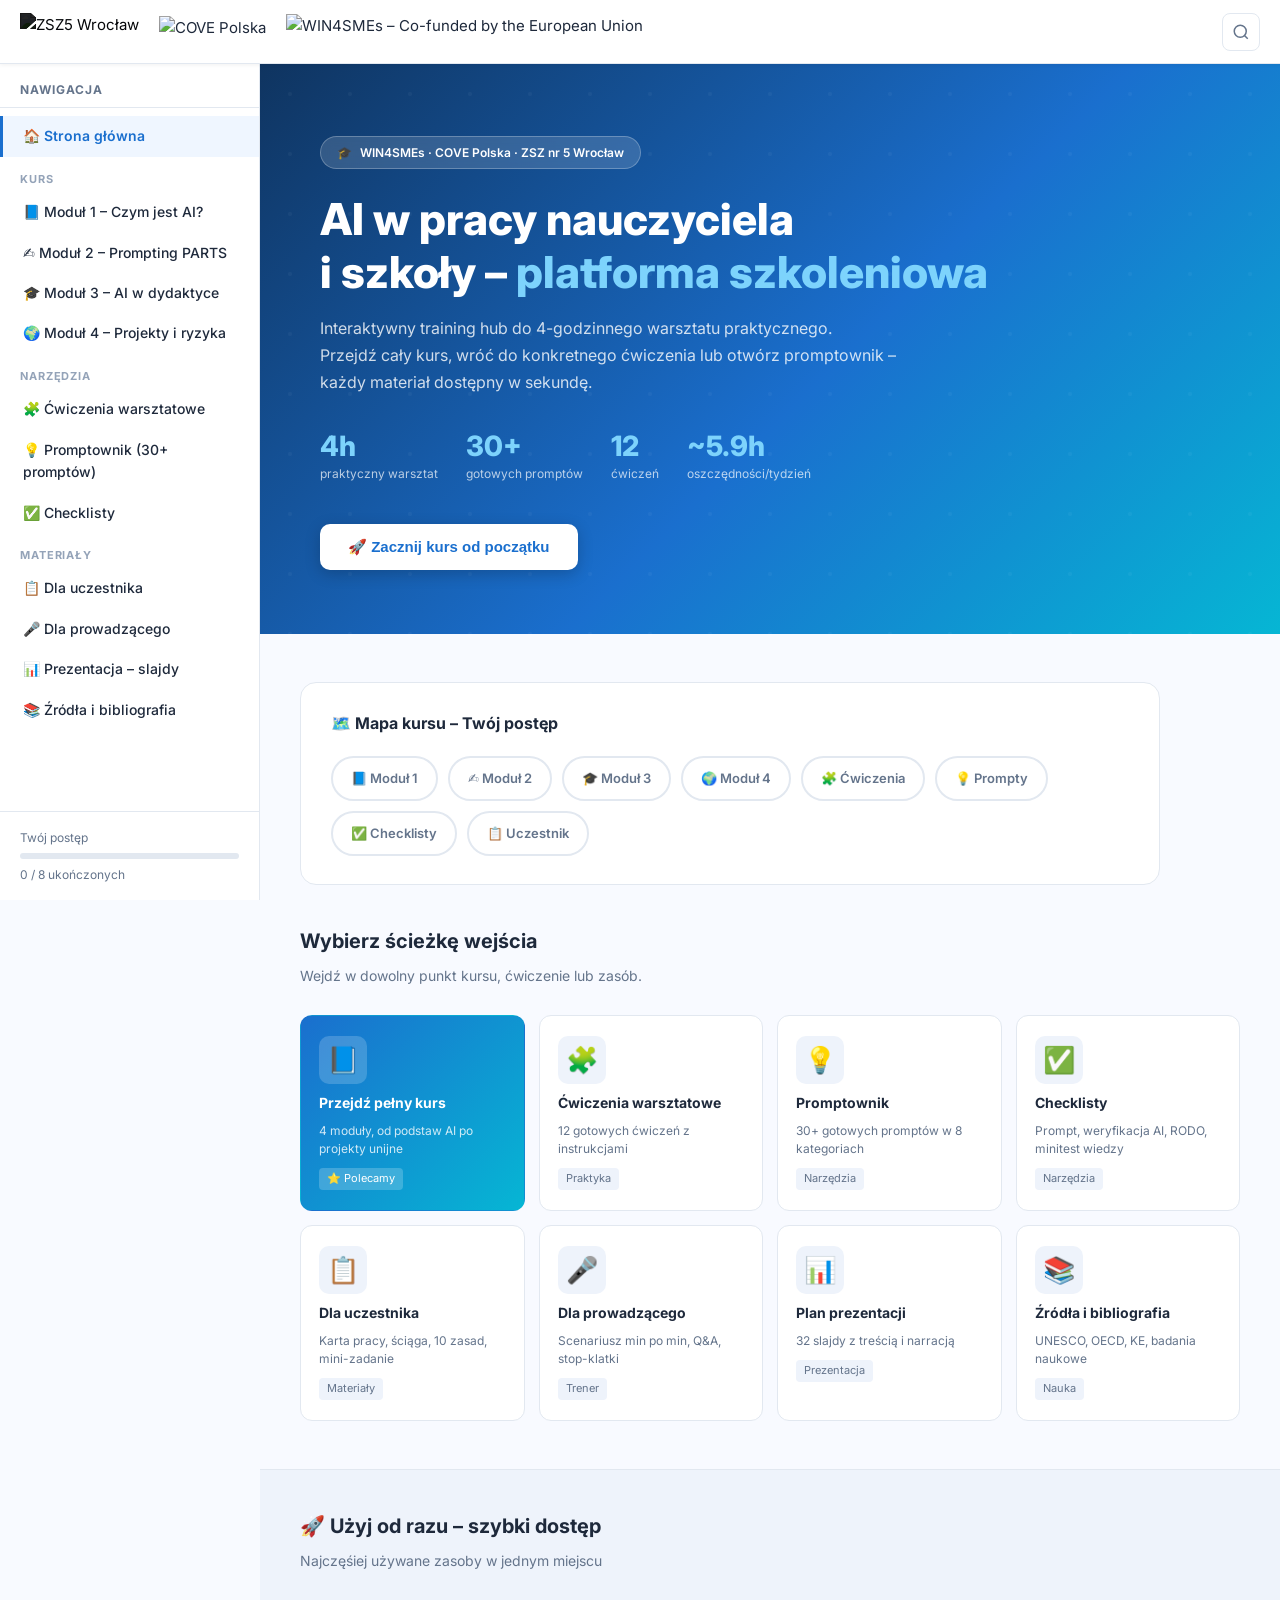
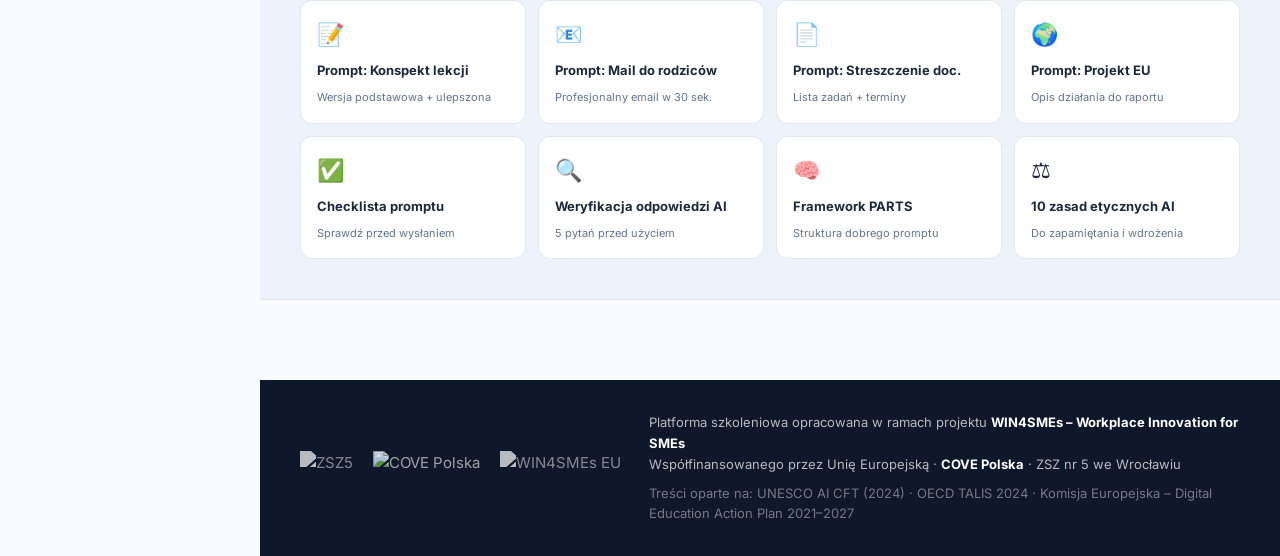
==== platforma-kopia/index.html @ 863d0106 "feat: initialize training platform structure and add comprehensive instructor materials" ====
<!DOCTYPE html>
<html lang="pl">
<head>
<meta charset="UTF-8">
<meta name="viewport" content="width=device-width, initial-scale=1.0">
<title>AI w Szkole – Platforma Szkoleniowa | WP4 COVE / WIN4SMEs</title>
<meta name="description" content="Interaktywna platforma szkoleniowa: AI w pracy nauczyciela i szkoły. Praktyczny warsztat od podstaw do wdrożenia – COVE Polska / WIN4SMEs / ZSZ5 Wrocław">
<link rel="preconnect" href="https://fonts.googleapis.com">
<link rel="preconnect" href="https://fonts.gstatic.com" crossorigin>
<link href="https://fonts.googleapis.com/css2?family=Inter:wght@300;400;500;600;700;800&family=JetBrains+Mono:wght@400;500&display=swap" rel="stylesheet">
<link rel="stylesheet" href="style.css">
</head>
<body>

<!-- ═══════════════════════ TOP BAR ═══════════════════════ -->
<div class="topbar">
  <div class="topbar-inner">
    <div class="topbar-logos">
      <img src="../orzeł logo ZSZ5.png" alt="ZSZ5 Wrocław" class="logo-zsz5">
      <img src="../COVE Polska bez tła.png" alt="COVE Polska" class="logo-cove">
      <img src="../win4smes-logo-eu-logo-2025.png" alt="WIN4SMEs – Co-funded by the European Union" class="logo-win">
    </div>
    <div class="topbar-right">
      <button class="btn-continue" id="btnContinue" onclick="continueLearning()" style="display:none">
        ▶ Kontynuuj
      </button>
      <button class="topbar-search-btn" onclick="toggleSearch()" aria-label="Szukaj">
        <svg width="18" height="18" viewBox="0 0 24 24" fill="none" stroke="currentColor" stroke-width="2"><circle cx="11" cy="11" r="8"/><path d="m21 21-4.35-4.35"/></svg>
      </button>
      <button class="topbar-menu-btn" onclick="toggleMobileMenu()" aria-label="Menu">
        <svg width="20" height="20" viewBox="0 0 24 24" fill="none" stroke="currentColor" stroke-width="2"><line x1="3" y1="6" x2="21" y2="6"/><line x1="3" y1="12" x2="21" y2="12"/><line x1="3" y1="18" x2="21" y2="18"/></svg>
      </button>
    </div>
  </div>
</div>

<!-- ═══════════════════════ SEARCH OVERLAY ═══════════════════════ -->
<div class="search-overlay" id="searchOverlay" onclick="closeSearch(event)">
  <div class="search-box">
    <input type="text" id="searchInput" placeholder="Szukaj: prompt, ćwiczenie, RODO, PARTS..." oninput="runSearch(this.value)" autocomplete="off">
    <div class="search-results" id="searchResults"></div>
  </div>
</div>

<!-- ═══════════════════════ SIDEBAR NAV ═══════════════════════ -->
<nav class="sidebar" id="sidebar">
  <div class="sidebar-header">
    <span class="sidebar-title">Nawigacja</span>
    <button onclick="toggleMobileMenu()" class="sidebar-close">✕</button>
  </div>
  <ul class="nav-list">
    <li><a href="#" onclick="showPage('home')" class="nav-link" data-page="home">🏠 Strona główna</a></li>
    <li class="nav-group-label">KURS</li>
    <li><a href="#" onclick="showPage('module1')" class="nav-link" data-page="module1">📘 Moduł 1 – Czym jest AI?</a></li>
    <li><a href="#" onclick="showPage('module2')" class="nav-link" data-page="module2">✍️ Moduł 2 – Prompting PARTS</a></li>
    <li><a href="#" onclick="showPage('module3')" class="nav-link" data-page="module3">🎓 Moduł 3 – AI w dydaktyce</a></li>
    <li><a href="#" onclick="showPage('module4')" class="nav-link" data-page="module4">🌍 Moduł 4 – Projekty i ryzyka</a></li>
    <li class="nav-group-label">NARZĘDZIA</li>
    <li><a href="#" onclick="showPage('exercises')" class="nav-link" data-page="exercises">🧩 Ćwiczenia warsztatowe</a></li>
    <li><a href="#" onclick="showPage('prompts')" class="nav-link" data-page="prompts">💡 Promptownik (30+ promptów)</a></li>
    <li><a href="#" onclick="showPage('checklists')" class="nav-link" data-page="checklists">✅ Checklisty</a></li>
    <li class="nav-group-label">MATERIAŁY</li>
    <li><a href="#" onclick="showPage('participants')" class="nav-link" data-page="participants">📋 Dla uczestnika</a></li>
    <li><a href="#" onclick="showPage('trainer')" class="nav-link" data-page="trainer">🎤 Dla prowadzącego</a></li>
    <li><a href="#" onclick="showPage('slides')" class="nav-link" data-page="slides">📊 Prezentacja – slajdy</a></li>
    <li><a href="#" onclick="showPage('bibliography')" class="nav-link" data-page="bibliography">📚 Źródła i bibliografia</a></li>
  </ul>
  <div class="sidebar-progress">
    <div class="progress-label">Twój postęp</div>
    <div class="progress-bar-wrap"><div class="progress-bar-fill" id="sidebarProgress"></div></div>
    <div class="progress-text" id="sidebarProgressText">0 / 8 ukończonych</div>
  </div>
</nav>

<!-- ═══════════════════════ MAIN CONTENT ═══════════════════════ -->
<div class="layout-wrap">
  <main class="main-content" id="mainContent">
    <!-- pages render here via JS -->
  </main>
</div>

<!-- ═══════════════════════ FOOTER ═══════════════════════ -->
<footer class="site-footer">
  <div class="footer-inner">
    <div class="footer-logos">
      <img src="../orzeł logo ZSZ5.png" alt="ZSZ5" class="footer-logo">
      <img src="../COVE Polska bez tła.png" alt="COVE Polska" class="footer-logo footer-logo-cove">
      <img src="../win4smes-logo-eu-logo-2025.png" alt="WIN4SMEs EU" class="footer-logo">
    </div>
    <div class="footer-text">
      <p>Platforma szkoleniowa opracowana w ramach projektu <strong>WIN4SMEs – Workplace Innovation for SMEs</strong><br>
      Współfinansowanego przez Unię Europejską · <strong>COVE Polska</strong> · ZSZ nr 5 we Wrocławiu</p>
      <p class="footer-small">Treści oparte na: UNESCO AI CFT (2024) · OECD TALIS 2024 · Komisja Europejska – Digital Education Action Plan 2021–2027</p>
    </div>
  </div>
</footer>

<script src="app.js"></script>
</body>
</html>
---- platforma-kopia/style.css ----
/* ═══════════════════════════════════════════════════════════
   AI W SZKOLE – PLATFORMA SZKOLENIOWA
   Style sheet – profesjonalny training hub
   ═══════════════════════════════════════════════════════════ */

/* ─── RESET & TOKENS ─── */
*, *::before, *::after { box-sizing: border-box; margin: 0; padding: 0; }

:root {
  --clr-primary:    #1a6fce;
  --clr-primary-dk: #0f4d9a;
  --clr-accent:     #06b6d4;
  --clr-accent2:    #f59e0b;
  --clr-success:    #10b981;
  --clr-warn:       #ef4444;
  --clr-bg:         #f8faff;
  --clr-bg2:        #eef3fb;
  --clr-surface:    #ffffff;
  --clr-text:       #1e293b;
  --clr-text-muted: #64748b;
  --clr-border:     #e2e8f0;

  --radius-sm: 6px;
  --radius-md: 12px;
  --radius-lg: 20px;

  --shadow-sm:  0 1px 4px rgba(0,0,0,.06);
  --shadow-md:  0 4px 16px rgba(0,0,0,.09);
  --shadow-lg:  0 8px 32px rgba(0,0,0,.12);

  --topbar-h: 64px;
  --sidebar-w: 260px;
  --font: 'Inter', system-ui, sans-serif;
  --font-mono: 'JetBrains Mono', monospace;
}

html { scroll-behavior: smooth; }
body {
  font-family: var(--font);
  background: var(--clr-bg);
  color: var(--clr-text);
  line-height: 1.6;
  font-size: 15px;
}

/* ─── TOPBAR ─── */
.topbar {
  position: fixed; top: 0; left: 0; right: 0; z-index: 100;
  background: white;
  border-bottom: 1px solid var(--clr-border);
  height: var(--topbar-h);
  box-shadow: var(--shadow-sm);
}
.topbar-inner {
  max-width: 1400px; margin: 0 auto;
  height: 100%;
  display: flex; align-items: center; justify-content: space-between;
  padding: 0 20px;
}
.topbar-logos {
  display: flex; align-items: center; gap: 20px;
}
.logo-zsz5  { height: 38px; width: auto; filter: brightness(0.15); }
.logo-cove  { height: 32px; width: auto; }
.logo-win   { height: 36px; width: auto; }
.topbar-right { display: flex; align-items: center; gap: 10px; }

.btn-continue {
  background: var(--clr-primary);
  color: white;
  border: none; border-radius: 8px;
  padding: 8px 18px; font-size: 13px; font-weight: 600;
  cursor: pointer; transition: background .2s;
}
.btn-continue:hover { background: var(--clr-primary-dk); }

.topbar-search-btn, .topbar-menu-btn {
  background: none; border: 1px solid var(--clr-border);
  border-radius: 8px; width: 38px; height: 38px;
  display: flex; align-items: center; justify-content: center;
  cursor: pointer; color: var(--clr-text-muted);
  transition: all .2s;
}
.topbar-search-btn:hover, .topbar-menu-btn:hover {
  background: var(--clr-bg2); color: var(--clr-primary);
}
@media (min-width: 900px) { .topbar-menu-btn { display: none; } }

/* ─── SEARCH OVERLAY ─── */
.search-overlay {
  display: none;
  position: fixed; inset: 0; z-index: 200;
  background: rgba(15,25,50,.55);
  backdrop-filter: blur(3px);
  align-items: flex-start; justify-content: center;
  padding-top: 80px;
}
.search-overlay.open { display: flex; }
.search-box {
  width: 100%; max-width: 600px; margin: 0 20px;
}
.search-box input {
  width: 100%;
  background: white;
  border: 2px solid var(--clr-primary);
  border-radius: 14px;
  padding: 16px 22px; font-size: 16px;
  outline: none; font-family: var(--font);
  box-shadow: var(--shadow-lg);
}
.search-results {
  background: white; border-radius: 14px;
  margin-top: 8px; max-height: 380px; overflow-y: auto;
  box-shadow: var(--shadow-lg);
}
.search-result-item {
  padding: 12px 18px; cursor: pointer; border-bottom: 1px solid var(--clr-border);
  transition: background .15s;
}
.search-result-item:last-child { border-bottom: none; }
.search-result-item:hover { background: var(--clr-bg2); }
.search-result-item .sr-title { font-weight: 600; font-size: 14px; color: var(--clr-primary); }
.search-result-item .sr-context { font-size: 12px; color: var(--clr-text-muted); margin-top: 2px; }
.search-result-item .sr-tag {
  display: inline-block; font-size: 11px; background: var(--clr-bg2);
  border-radius: 4px; padding: 1px 6px; margin-right: 4px; color: var(--clr-text-muted);
}
.search-empty { padding: 24px 18px; color: var(--clr-text-muted); font-size: 14px; }

/* ─── SIDEBAR ─── */
.sidebar {
  position: fixed; top: var(--topbar-h); left: 0;
  width: var(--sidebar-w); height: calc(100vh - var(--topbar-h));
  background: white; border-right: 1px solid var(--clr-border);
  overflow-y: auto; z-index: 90;
  display: flex; flex-direction: column;
  transform: translateX(0);
  transition: transform .3s ease;
}
@media (max-width: 899px) {
  .sidebar { transform: translateX(-100%); }
  .sidebar.open { transform: translateX(0); box-shadow: var(--shadow-lg); }
}
.sidebar-header {
  display: flex; align-items: center; justify-content: space-between;
  padding: 16px 20px 8px;
  border-bottom: 1px solid var(--clr-border);
}
.sidebar-title { font-size: 12px; font-weight: 700; text-transform: uppercase;
  letter-spacing: .08em; color: var(--clr-text-muted); }
.sidebar-close { display: none; background: none; border: none; font-size: 18px;
  cursor: pointer; color: var(--clr-text-muted); }
@media (max-width: 899px) { .sidebar-close { display: block; } }

.nav-list { list-style: none; padding: 8px 0; flex: 1; }
.nav-group-label {
  font-size: 11px; font-weight: 700; text-transform: uppercase;
  letter-spacing: .08em; color: #94a3b8;
  padding: 14px 20px 4px;
}
.nav-link {
  display: block; padding: 9px 20px;
  text-decoration: none; font-size: 14px; font-weight: 500;
  color: var(--clr-text);
  border-left: 3px solid transparent;
  transition: all .2s;
}
.nav-link:hover { background: var(--clr-bg2); color: var(--clr-primary); }
.nav-link.active {
  background: #eff6ff; color: var(--clr-primary);
  border-left-color: var(--clr-primary); font-weight: 600;
}
.sidebar-progress {
  padding: 16px 20px;
  border-top: 1px solid var(--clr-border);
}
.progress-label { font-size: 12px; color: var(--clr-text-muted); margin-bottom: 6px; }
.progress-bar-wrap { height: 6px; background: var(--clr-border); border-radius: 3px; overflow: hidden; }
.progress-bar-fill { height: 100%; background: linear-gradient(90deg, var(--clr-primary), var(--clr-accent));
  border-radius: 3px; transition: width .5s ease; width: 0%; }
.progress-text { font-size: 12px; color: var(--clr-text-muted); margin-top: 6px; }

/* ─── LAYOUT ─── */
.layout-wrap {
  margin-left: var(--sidebar-w);
  padding-top: var(--topbar-h);
  min-height: 100vh;
}
@media (max-width: 899px) { .layout-wrap { margin-left: 0; } }
.main-content { padding: 0 0 80px; }

/* ─── BREADCRUMB ─── */
.breadcrumb {
  padding: 10px 40px;
  font-size: 12px; color: var(--clr-text-muted);
  display: flex; align-items: center; gap: 6px;
  border-bottom: 1px solid var(--clr-border);
  background: white;
}
.breadcrumb a { color: var(--clr-primary); text-decoration: none; }
.breadcrumb a:hover { text-decoration: underline; }

/* ─── PAGE CONTAINERS ─── */
.page { display: none; }
.page.active { display: block; }

/* ═══════════════════ HOME PAGE ═══════════════════ */
.hero {
  background: linear-gradient(135deg, #0f3460 0%, #1a6fce 55%, #06b6d4 100%);
  color: white; padding: 72px 40px 64px;
  position: relative; overflow: hidden;
}
.hero::before {
  content: '';
  position: absolute; inset: 0;
  background: url("data:image/svg+xml,%3Csvg width='60' height='60' viewBox='0 0 60 60' xmlns='http://www.w3.org/2000/svg'%3E%3Cg fill='none' fill-rule='evenodd'%3E%3Cg fill='%23ffffff' fill-opacity='0.04'%3E%3Ccircle cx='30' cy='30' r='2'/%3E%3C/g%3E%3C/g%3E%3C/svg%3E");
}
.hero-inner { position: relative; max-width: 900px; margin: 0 auto; }
.hero-badge {
  display: inline-flex; align-items: center; gap: 8px;
  background: rgba(255,255,255,.15);
  border: 1px solid rgba(255,255,255,.25);
  border-radius: 100px; padding: 6px 16px;
  font-size: 12px; font-weight: 600; margin-bottom: 24px;
  backdrop-filter: blur(6px);
}
.hero h1 {
  font-size: clamp(26px, 4vw, 44px); font-weight: 800;
  line-height: 1.2; margin-bottom: 16px;
}
.hero h1 span { color: #7dd3fc; }
.hero-subtitle {
  font-size: 16px; color: rgba(255,255,255,.8);
  max-width: 620px; margin-bottom: 36px;
  line-height: 1.7;
}
.hero-stats {
  display: flex; flex-wrap: wrap; gap: 28px; margin-bottom: 40px;
}
.hero-stat { display: flex; flex-direction: column; }
.hero-stat .stat-num {
  font-size: 28px; font-weight: 800; color: #7dd3fc; line-height: 1;
}
.hero-stat .stat-label {
  font-size: 12px; color: rgba(255,255,255,.7); margin-top: 4px;
}
.hero-cta { display: flex; flex-wrap: wrap; gap: 12px; }
.btn-hero-primary {
  background: white; color: var(--clr-primary);
  border: none; border-radius: 10px;
  padding: 14px 28px; font-size: 15px; font-weight: 700;
  cursor: pointer; transition: all .2s;
  box-shadow: 0 4px 16px rgba(0,0,0,.2);
}
.btn-hero-primary:hover { transform: translateY(-2px); box-shadow: 0 6px 24px rgba(0,0,0,.25); }
.btn-hero-secondary {
  background: rgba(255,255,255,.15);
  color: white;
  border: 1px solid rgba(255,255,255,.3); border-radius: 10px;
  padding: 14px 28px; font-size: 15px; font-weight: 600;
  cursor: pointer; transition: all .2s;
  backdrop-filter: blur(6px);
}
.btn-hero-secondary:hover { background: rgba(255,255,255,.25); }

/* ─── ENTRY PATHS ─── */
.section-block { padding: 48px 40px; max-width: 1200px; margin: 0 auto; }
.section-title {
  font-size: 20px; font-weight: 700; color: var(--clr-text);
  margin-bottom: 8px;
}
.section-subtitle {
  font-size: 14px; color: var(--clr-text-muted); margin-bottom: 28px;
}

.entry-grid {
  display: grid;
  grid-template-columns: repeat(auto-fill, minmax(200px, 1fr));
  gap: 14px;
}
.entry-card {
  background: white; border: 1px solid var(--clr-border);
  border-radius: var(--radius-md); padding: 20px 18px;
  cursor: pointer; transition: all .22s;
  text-decoration: none; display: flex; flex-direction: column; gap: 10px;
}
.entry-card:hover {
  border-color: var(--clr-primary);
  box-shadow: var(--shadow-md);
  transform: translateY(-2px);
}
.entry-card .ec-icon {
  font-size: 26px; width: 48px; height: 48px;
  background: var(--clr-bg2); border-radius: 10px;
  display: flex; align-items: center; justify-content: center;
}
.entry-card .ec-title { font-size: 14px; font-weight: 700; color: var(--clr-text); line-height: 1.3; }
.entry-card .ec-desc { font-size: 12px; color: var(--clr-text-muted); line-height: 1.5; }
.entry-card .ec-tag {
  font-size: 11px; background: var(--clr-bg2); color: var(--clr-text-muted);
  border-radius: 4px; padding: 2px 8px; align-self: flex-start;
}
.entry-card.featured {
  background: linear-gradient(135deg, var(--clr-primary), var(--clr-accent));
  color: white; border-color: transparent;
}
.entry-card.featured .ec-icon { background: rgba(255,255,255,.18); }
.entry-card.featured .ec-title { color: white; }
.entry-card.featured .ec-desc { color: rgba(255,255,255,.8); }
.entry-card.featured .ec-tag { background: rgba(255,255,255,.2); color: white; }

/* ─── MODULE PROGRESS TRACK ─── */
.module-track {
  background: white; border: 1px solid var(--clr-border);
  border-radius: var(--radius-lg); padding: 28px 30px;
  margin-bottom: 40px;
}
.module-track-title { font-size: 16px; font-weight: 700; margin-bottom: 20px; }
.modules-row {
  display: flex; flex-wrap: wrap; gap: 10px;
}
.module-pill {
  padding: 10px 18px; border-radius: 100px;
  font-size: 13px; font-weight: 600; cursor: pointer;
  border: 2px solid var(--clr-border);
  background: white; color: var(--clr-text-muted);
  transition: all .2s; display: flex; align-items: center; gap: 8px;
}
.module-pill.done {
  border-color: var(--clr-success); background: #ecfdf5;
  color: var(--clr-success);
}
.module-pill.active {
  border-color: var(--clr-primary); background: #eff6ff;
  color: var(--clr-primary);
}
.module-pill:hover { border-color: var(--clr-primary); color: var(--clr-primary); }

/* ─── QUICK ACCESS ─── */
.quick-grid {
  display: grid;
  grid-template-columns: repeat(auto-fill, minmax(180px, 1fr));
  gap: 12px;
}
.quick-card {
  background: white; border: 1px solid var(--clr-border);
  border-radius: var(--radius-md); padding: 16px;
  cursor: pointer; transition: all .2s;
  display: flex; flex-direction: column; gap: 8px;
  text-decoration: none;
}
.quick-card:hover { border-color: var(--clr-accent); box-shadow: var(--shadow-sm); }
.quick-card .qc-icon { font-size: 22px; }
.quick-card .qc-title { font-size: 13px; font-weight: 700; }
.quick-card .qc-sub { font-size: 11px; color: var(--clr-text-muted); }

/* ═══════════════════ MODULE PAGE ═══════════════════ */
.module-header {
  background: white;
  border-bottom: 1px solid var(--clr-border);
  padding: 36px 40px 28px;
}
.module-header .module-number {
  font-size: 12px; font-weight: 700; text-transform: uppercase;
  letter-spacing: .1em; color: var(--clr-primary); margin-bottom: 8px;
}
.module-header h2 { font-size: 28px; font-weight: 800; margin-bottom: 10px; }
.module-header .module-meta {
  display: flex; flex-wrap: wrap; gap: 12px; margin-bottom: 16px;
}
.meta-badge {
  display: inline-flex; align-items: center; gap: 5px;
  background: var(--clr-bg2); border-radius: 100px;
  padding: 4px 12px; font-size: 12px; color: var(--clr-text-muted);
}
.module-desc { font-size: 15px; color: var(--clr-text-muted); max-width: 700px; }

.module-body { max-width: 900px; margin: 0 auto; padding: 40px 40px; }

/* ─── SEGMENT CARDS ─── */
.segment {
  background: white; border: 1px solid var(--clr-border);
  border-radius: var(--radius-md); margin-bottom: 20px;
  overflow: hidden;
}
.segment-header {
  padding: 18px 24px; cursor: pointer;
  display: flex; align-items: center; justify-content: space-between;
  transition: background .15s;
}
.segment-header:hover { background: var(--clr-bg2); }
.segment-header h3 {
  font-size: 15px; font-weight: 700;
  display: flex; align-items: center; gap: 10px;
}
.segment-header .seg-time {
  font-size: 12px; font-weight: 400;
  color: var(--clr-text-muted); margin-left: auto; padding-right: 12px;
}
.segment-toggle { color: var(--clr-text-muted); font-size: 18px; transition: transform .2s; }
.segment.open .segment-toggle { transform: rotate(180deg); }
.segment-body { padding: 0 24px 0; max-height: 0; overflow: hidden; transition: max-height .4s ease, padding .3s; }
.segment.open .segment-body { max-height: 2000px; padding: 0 24px 24px; }

/* ─── CONTENT COMPONENTS ─── */
.content-grid {
  display: grid; grid-template-columns: 1fr 1fr; gap: 16px;
  margin: 20px 0;
}
@media (max-width: 700px) { .content-grid { grid-template-columns: 1fr; } }

.info-card {
  background: var(--clr-bg2); border-radius: var(--radius-md);
  padding: 20px;
}
.info-card h4 { font-size: 13px; font-weight: 700; margin-bottom: 10px;
  text-transform: uppercase; letter-spacing: .05em; color: var(--clr-primary); }
.info-card ul { list-style: none; }
.info-card ul li { padding: 4px 0; font-size: 14px; padding-left: 20px; position: relative; }
.info-card ul li::before { content: '→'; position: absolute; left: 0; color: var(--clr-primary); font-size: 12px; top: 6px; }

.warn-box {
  background: #fef3c7; border-left: 4px solid var(--clr-accent2);
  border-radius: var(--radius-sm); padding: 14px 18px; margin: 16px 0;
  font-size: 14px;
}
.warn-box strong { color: #92400e; }

.alert-box {
  background: #fef2f2; border-left: 4px solid var(--clr-warn);
  border-radius: var(--radius-sm); padding: 14px 18px; margin: 16px 0;
  font-size: 14px;
}
.alert-box strong { color: #991b1b; }

.success-box {
  background: #ecfdf5; border-left: 4px solid var(--clr-success);
  border-radius: var(--radius-sm); padding: 14px 18px; margin: 16px 0;
  font-size: 14px;
}

.data-highlight {
  background: linear-gradient(135deg, #eff6ff, #f0f9ff);
  border: 1px solid #bfdbfe; border-radius: var(--radius-md);
  padding: 24px; margin: 20px 0;
  display: flex; flex-wrap: wrap; gap: 24px;
}
.data-stat { display: flex; flex-direction: column; }
.data-stat .ds-num { font-size: 32px; font-weight: 800; color: var(--clr-primary); line-height: 1; }
.data-stat .ds-label { font-size: 12px; color: var(--clr-text-muted); margin-top: 4px; max-width: 150px; }

/* ─── PARTS TABLE ─── */
.parts-table {
  width: 100%; border-collapse: collapse; margin: 20px 0;
  border-radius: var(--radius-md); overflow: hidden;
  box-shadow: var(--shadow-sm);
}
.parts-table th {
  background: var(--clr-primary); color: white;
  padding: 12px 16px; font-size: 13px; font-weight: 700;
  text-align: left;
}
.parts-table td {
  padding: 12px 16px; font-size: 14px;
  border-bottom: 1px solid var(--clr-border);
  background: white;
}
.parts-table tr:last-child td { border-bottom: none; }
.parts-table tr:hover td { background: var(--clr-bg2); }
.parts-letter {
  font-size: 22px; font-weight: 800; color: var(--clr-primary);
  display: inline-block; width: 32px;
}

/* ─── PROMPT BOX ─── */
.prompt-box {
  background: #0f172a; border-radius: var(--radius-md);
  padding: 20px 22px; margin: 16px 0; position: relative;
}
.prompt-box pre {
  color: #94d4ff; font-family: var(--font-mono);
  font-size: 13px; white-space: pre-wrap; word-break: break-word; line-height: 1.7;
}
.prompt-copy-btn {
  position: absolute; top: 12px; right: 12px;
  background: rgba(255,255,255,.1); border: 1px solid rgba(255,255,255,.2);
  border-radius: 6px; padding: 5px 12px; font-size: 11px; color: #94d4ff;
  cursor: pointer; font-family: var(--font-mono); transition: all .2s;
}
.prompt-copy-btn:hover { background: rgba(255,255,255,.2); }
.prompt-copy-btn.copied { color: #6ee7b7; border-color: #6ee7b7; }

/* ─── RULES / PRINCIPLES ─── */
.rules-list { list-style: none; counter-reset: rules; margin: 16px 0; }
.rules-list li {
  counter-increment: rules;
  display: flex; gap: 14px; align-items: flex-start;
  padding: 12px 0; border-bottom: 1px solid var(--clr-border);
  font-size: 14px;
}
.rules-list li:last-child { border-bottom: none; }
.rules-list li::before {
  content: counter(rules);
  min-width: 28px; height: 28px;
  background: var(--clr-primary); color: white;
  border-radius: 50%; display: flex; align-items: center; justify-content: center;
  font-size: 12px; font-weight: 700; flex-shrink: 0;
}

/* ─── EXERCISE CARDS ─── */
.exercise-grid {
  display: grid; gap: 20px; margin: 20px 0;
}
.exercise-card {
  background: white; border: 1px solid var(--clr-border);
  border-radius: var(--radius-md); overflow: hidden;
  transition: box-shadow .2s;
}
.exercise-card:hover { box-shadow: var(--shadow-md); }
.exercise-header {
  padding: 18px 22px 0;
  display: flex; align-items: flex-start; justify-content: space-between; gap: 12px;
}
.exercise-badge-row { display: flex; flex-wrap: wrap; gap: 8px; margin: 10px 22px; }
.exercise-badge {
  font-size: 11px; font-weight: 600; border-radius: 4px;
  padding: 3px 9px; border: 1px solid;
}
.badge-basic { background: #f0fdf4; color: #166534; border-color: #bbf7d0; }
.badge-med { background: #fffbeb; color: #92400e; border-color: #fcd34d; }
.badge-adv { background: #fef2f2; color: #991b1b; border-color: #fca5a5; }
.badge-core { background: #eff6ff; color: #1e40af; border-color: #bfdbfe; }
.badge-time { background: var(--clr-bg2); color: var(--clr-text-muted); border-color: var(--clr-border); }

.exercise-number { font-size: 11px; font-weight: 800; text-transform: uppercase;
  letter-spacing: .1em; color: var(--clr-primary); }
.exercise-title { font-size: 17px; font-weight: 700; margin: 2px 0 0; }
.exercise-body { padding: 0 22px 20px; }

.tabset { margin: 16px 0; }
.tab-nav { display: flex; gap: 0; border-bottom: 2px solid var(--clr-border); margin-bottom: 16px; }
.tab-btn {
  padding: 8px 16px; font-size: 13px; font-weight: 600;
  border: none; background: none; cursor: pointer; color: var(--clr-text-muted);
  border-bottom: 2px solid transparent;  margin-bottom: -2px;
  transition: all .15s;
}
.tab-btn.active { color: var(--clr-primary); border-bottom-color: var(--clr-primary); }
.tab-panel { display: none; font-size: 14px; line-height: 1.7; }
.tab-panel.active { display: block; }

/* ─── PROMPTS PAGE ─── */
.prompt-library { max-width: 1000px; margin: 0 auto; padding: 32px 40px; }
.prompt-category-tabs { display: flex; flex-wrap: wrap; gap: 8px; margin-bottom: 28px; }
.cat-btn {
  padding: 8px 16px; border-radius: 100px;
  font-size: 13px; font-weight: 600; cursor: pointer;
  border: 2px solid var(--clr-border); background: white; color: var(--clr-text-muted);
  transition: all .2s;
}
.cat-btn.active { border-color: var(--clr-primary); background: #eff6ff; color: var(--clr-primary); }
.cat-btn:hover { border-color: var(--clr-primary); color: var(--clr-primary); }

.prompt-card {
  background: white; border: 1px solid var(--clr-border);
  border-radius: var(--radius-md); margin-bottom: 16px;
  overflow: hidden; transition: box-shadow .2s;
}
.prompt-card:hover { box-shadow: var(--shadow-md); }
.prompt-card-header {
  padding: 16px 20px; cursor: pointer;
  display: flex; align-items: center; justify-content: space-between;
}
.prompt-card-header h4 { font-size: 15px; font-weight: 700; }
.prompt-card-body { padding: 0 20px 0; max-height: 0; overflow: hidden; transition: max-height .4s, padding .3s; }
.prompt-card.open .prompt-card-body { max-height: 1200px; padding: 0 20px 20px; }
.prompt-meta { display: flex; flex-wrap: wrap; gap: 8px; margin-bottom: 12px; }
.prompt-when { font-size: 13px; color: var(--clr-text-muted); margin: 8px 0; }
.prompt-warn { font-size: 13px; color: #92400e; background: #fffbeb;
  border-radius: var(--radius-sm); padding: 10px 14px; margin: 10px 0;
  display: flex; gap: 8px; align-items: flex-start;
}

/* ─── CHECKLISTS ─── */
.checklist-page { max-width: 800px; margin: 0 auto; padding: 32px 40px; }
.checklist-block { background: white; border: 1px solid var(--clr-border);
  border-radius: var(--radius-md); padding: 28px; margin-bottom: 24px; }
.checklist-block h3 { font-size: 18px; font-weight: 700; margin-bottom: 20px; }
.check-item { display: flex; align-items: flex-start; gap: 14px;
  padding: 10px 0; border-bottom: 1px solid var(--clr-border); cursor: pointer; }
.check-item:last-child { border-bottom: none; }
.check-item input[type="checkbox"] { width: 18px; height: 18px; min-width: 18px;
  accent-color: var(--clr-primary); cursor: pointer; margin-top: 2px; }
.check-item label { font-size: 14px; line-height: 1.5; cursor: pointer; flex: 1; }
.check-item.checked label { text-decoration: line-through; color: var(--clr-text-muted); }
.checklist-reset { background: none; border: 1px solid var(--clr-border);
  border-radius: 6px; padding: 8px 16px; font-size: 13px; cursor: pointer;
  color: var(--clr-text-muted); margin-top: 16px; transition: all .2s; }
.checklist-reset:hover { border-color: var(--clr-warn); color: var(--clr-warn); }

/* ─── PARTICIPANTS / TRAINER PAGES ─── */
.resource-page { max-width: 860px; margin: 0 auto; padding: 32px 40px; }
.resource-section { background: white; border: 1px solid var(--clr-border);
  border-radius: var(--radius-md); padding: 28px; margin-bottom: 20px; }
.resource-section h3 { font-size: 17px; font-weight: 700; margin-bottom: 14px;
  display: flex; align-items: center; gap: 10px; }
.resource-section p { font-size: 14px; line-height: 1.7; margin-bottom: 10px; color: var(--clr-text); }
.resource-section ul { list-style: none; margin-bottom: 10px; }
.resource-section ul li { font-size: 14px; padding: 5px 0 5px 22px; position: relative; line-height: 1.6; }
.resource-section ul li::before { content: '•'; position: absolute; left: 6px; color: var(--clr-primary); }
.resource-section ol { padding-left: 20px; }
.resource-section ol li { font-size: 14px; padding: 4px 0; line-height: 1.6; }

/* ─── SLIDES PAGE ─── */
.slides-page { max-width: 1000px; margin: 0 auto; padding: 32px 40px; }
.slide-card {
  background: white; border: 1px solid var(--clr-border);
  border-radius: var(--radius-md); padding: 22px 26px;
  margin-bottom: 12px; display: flex; gap: 18px; align-items: flex-start;
  transition: box-shadow .2s;
}
.slide-card:hover { box-shadow: var(--shadow-sm); }
.slide-num {
  min-width: 36px; height: 36px;
  background: var(--clr-primary); color: white;
  border-radius: 8px; display: flex; align-items: center; justify-content: center;
  font-size: 13px; font-weight: 700;
}
.slide-info { flex: 1; }
.slide-title { font-size: 15px; font-weight: 700; margin-bottom: 4px; }
.slide-type {
  font-size: 11px; font-weight: 600; border-radius: 4px;
  padding: 2px 8px; margin-bottom: 6px; display: inline-block;
}
.slide-content { font-size: 13px; color: var(--clr-text-muted); line-height: 1.5; }
.type-wykład { background: #eff6ff; color: var(--clr-primary); }
.type-cwiczenie { background: #ecfdf5; color: #166534; }
.type-demo { background: #fffbeb; color: #92400e; }
.type-dyskusja { background: #f5f3ff; color: #6d28d9; }
.type-dzialanie { background: #fef2f2; color: #991b1b; }
.type-przerwa { background: #f1f5f9; color: #475569; }
.type-inne { background: var(--clr-bg2); color: var(--clr-text-muted); }

/* ─── BIBLIOGRAPHY ─── */
.bib-page { max-width: 860px; margin: 0 auto; padding: 32px 40px; }
.bib-entry {
  background: white; border: 1px solid var(--clr-border);
  border-radius: var(--radius-md); padding: 20px 24px;
  margin-bottom: 12px;
}
.bib-entry .bib-num {
  font-size: 11px; font-weight: 700; color: var(--clr-primary);
  text-transform: uppercase; margin-bottom: 6px;
}
.bib-entry .bib-title { font-size: 15px; font-weight: 700; margin-bottom: 6px; }
.bib-entry .bib-detail { font-size: 13px; color: var(--clr-text-muted); margin-bottom: 8px; }
.bib-entry .bib-note { font-size: 13px; background: var(--clr-bg2); border-radius: 6px;
  padding: 10px 14px; line-height: 1.5; }
.bib-priority-badge {
  font-size: 11px; font-weight: 600; border-radius: 4px; padding: 2px 8px;
  display: inline-block; margin-bottom: 8px;
}
.prio-1 { background: #ecfdf5; color: #166634; }
.prio-2 { background: #eff6ff; color: #1e40af; }
.prio-3 { background: #fffbeb; color: #92400e; }

/* ─── SHARED ─── */
.page-header {
  padding: 36px 40px 24px;
  border-bottom: 1px solid var(--clr-border);
  background: white;
}
.page-header h2 { font-size: 26px; font-weight: 800; margin-bottom: 6px; }
.page-header p { font-size: 14px; color: var(--clr-text-muted); max-width: 640px; }
.filter-bar {
  display: flex; flex-wrap: wrap; gap: 8px;
  padding: 16px 40px; background: white;
  border-bottom: 1px solid var(--clr-border);
}
.filter-btn {
  padding: 6px 14px; border-radius: 100px; font-size: 12px; font-weight: 600;
  border: 1.5px solid var(--clr-border); background: white; cursor: pointer;
  color: var(--clr-text-muted); transition: all .15s;
}
.filter-btn.active { background: var(--clr-primary); color: white; border-color: var(--clr-primary); }
.filter-btn:hover:not(.active) { border-color: var(--clr-primary); color: var(--clr-primary); }

.mark-done-btn {
  display: inline-flex; align-items: center; gap: 7px;
  background: var(--clr-success); color: white;
  border: none; border-radius: 8px; padding: 10px 22px;
  font-size: 14px; font-weight: 600; cursor: pointer;
  margin-top: 24px; transition: all .2s;
}
.mark-done-btn.done { background: #6b7280; }
.mark-done-btn:hover { opacity: .88; }

/* ─── CONTINUE BANNER ─── */
.continue-banner {
  background: linear-gradient(90deg, var(--clr-primary), var(--clr-accent));
  color: white; padding: 20px 40px;
  display: flex; align-items: center; justify-content: space-between; gap: 16px;
  flex-wrap: wrap;
}
.continue-banner .cb-text { font-size: 15px; font-weight: 600; }
.continue-banner .cb-sub { font-size: 13px; opacity: .8; margin-top: 2px; }
.continue-banner button {
  background: white; color: var(--clr-primary);
  border: none; border-radius: 8px; padding: 10px 22px;
  font-size: 14px; font-weight: 700; cursor: pointer; white-space: nowrap;
}

/* ─── TABLE GENERIC ─── */
.data-table { width: 100%; border-collapse: collapse; font-size: 14px; margin: 16px 0; }
.data-table th { background: var(--clr-bg2); padding: 10px 14px; font-size: 12px;
  font-weight: 700; text-align: left; color: var(--clr-text-muted); text-transform: uppercase; }
.data-table td { padding: 10px 14px; border-bottom: 1px solid var(--clr-border); }
.data-table tr:last-child td { border-bottom: none; }
.data-table tr:hover td { background: var(--clr-bg); }

/* ─── FOOTER ─── */
.site-footer {
  background: #0f172a; color: rgba(255,255,255,.7);
  padding: 32px 40px; margin-left: var(--sidebar-w);
}
@media (max-width: 899px) { .site-footer { margin-left: 0; } }
.footer-inner {
  max-width: 1200px; margin: 0 auto;
  display: flex; flex-wrap: wrap; gap: 28px; align-items: center;
}
.footer-logos { display: flex; flex-wrap: wrap; gap: 20px; align-items: center; }
.footer-logo { height: 34px; width: auto; filter: brightness(0) invert(1); opacity: .7; }
.footer-logo-cove { filter: none; opacity: 0.85; }
.footer-text { flex: 1; min-width: 200px; }
.footer-text p { font-size: 13px; line-height: 1.6; }
.footer-text strong { color: white; }
.footer-small { margin-top: 8px; font-size: 11px; opacity: .6; }

/* ─── RESPONSIVE ─── */
@media (max-width: 700px) {
  .hero { padding: 48px 20px 40px; }
  .section-block { padding: 32px 20px; }
  .module-header { padding: 24px 20px; }
  .module-body { padding: 24px 20px; }
  .prompt-library { padding: 20px 20px; }
  .checklist-page { padding: 20px 20px; }
  .resource-page { padding: 20px 20px; }
  .slides-page { padding: 20px 20px; }
  .bib-page { padding: 20px 20px; }
  .filter-bar { padding: 12px 20px; }
  .page-header { padding: 24px 20px; }
}

/* ─── SCROLL ANCHORS ─── */
.anchor { scroll-margin-top: calc(var(--topbar-h) + 16px); }

/* ─── ANIMATIONS ─── */
@keyframes fadeInUp {
  from { opacity: 0; transform: translateY(16px); }
  to   { opacity: 1; transform: translateY(0); }
}
.page.active { animation: fadeInUp .3s ease; }
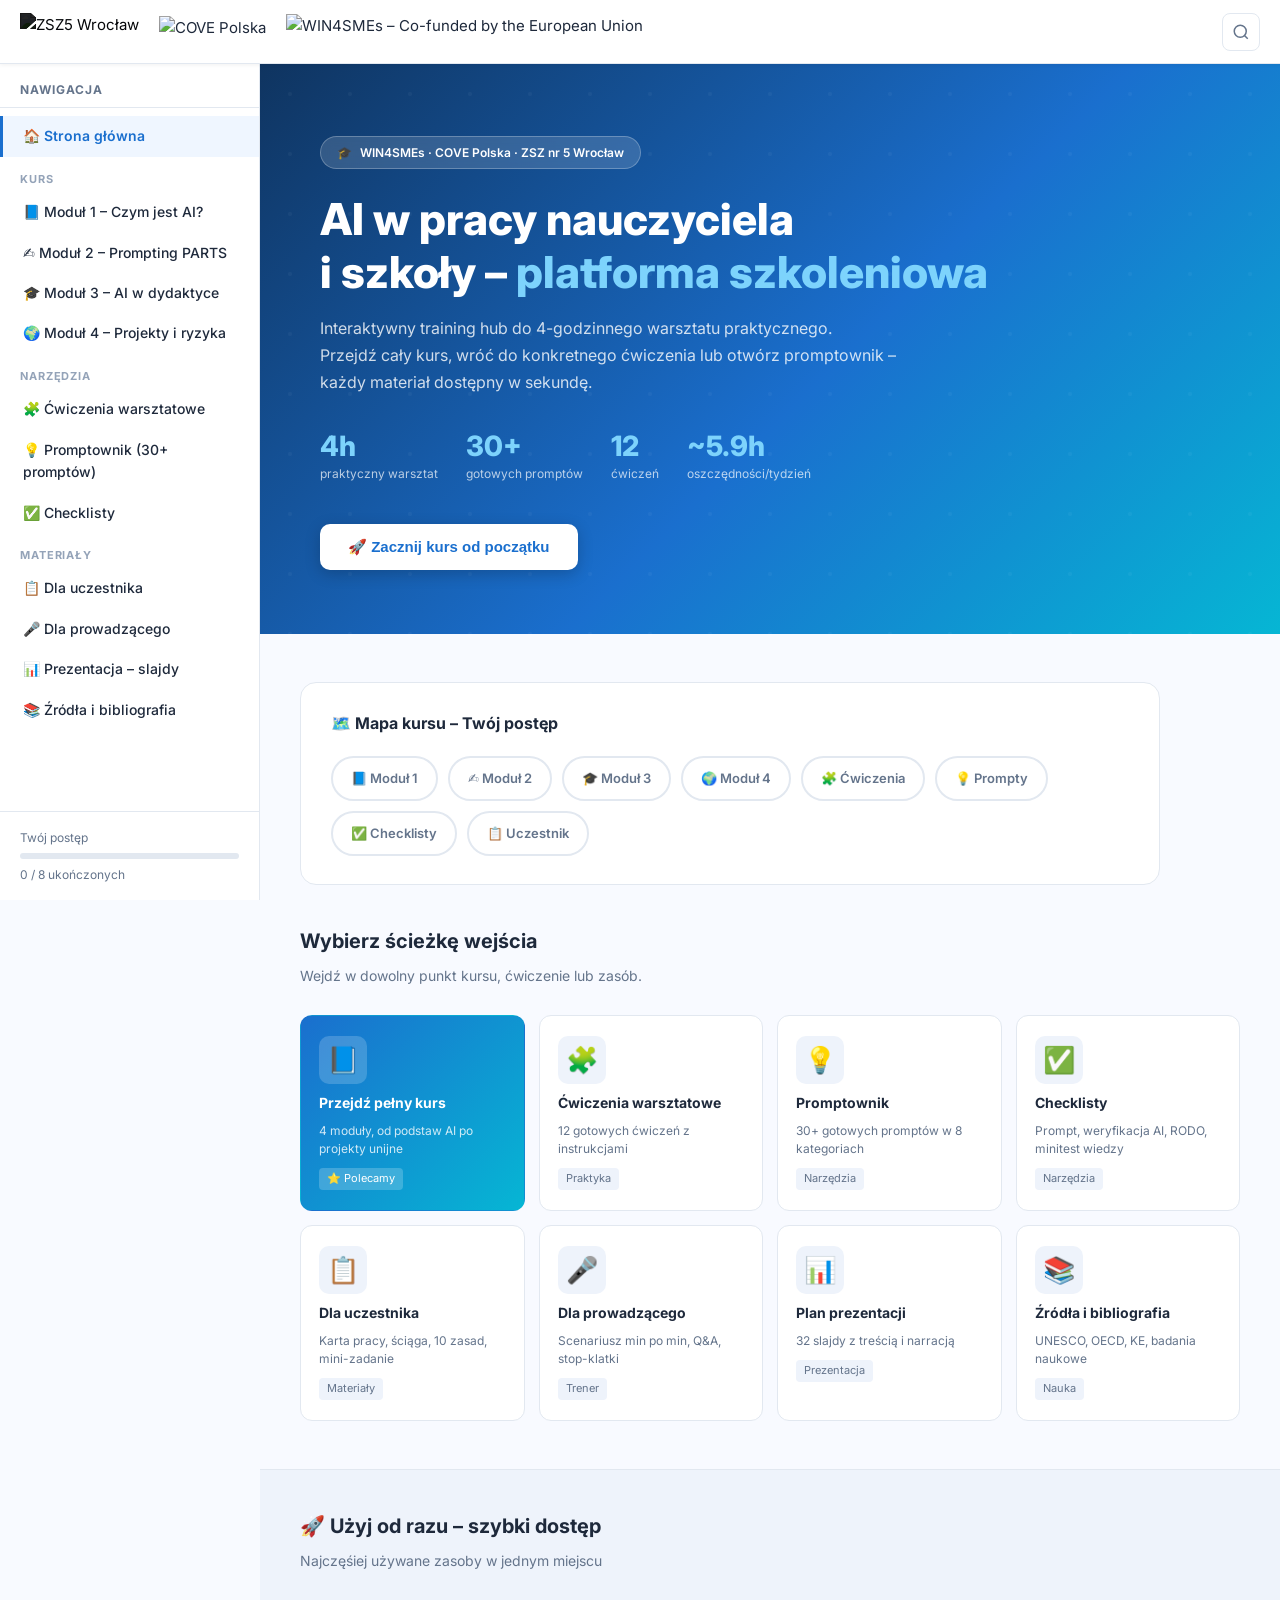
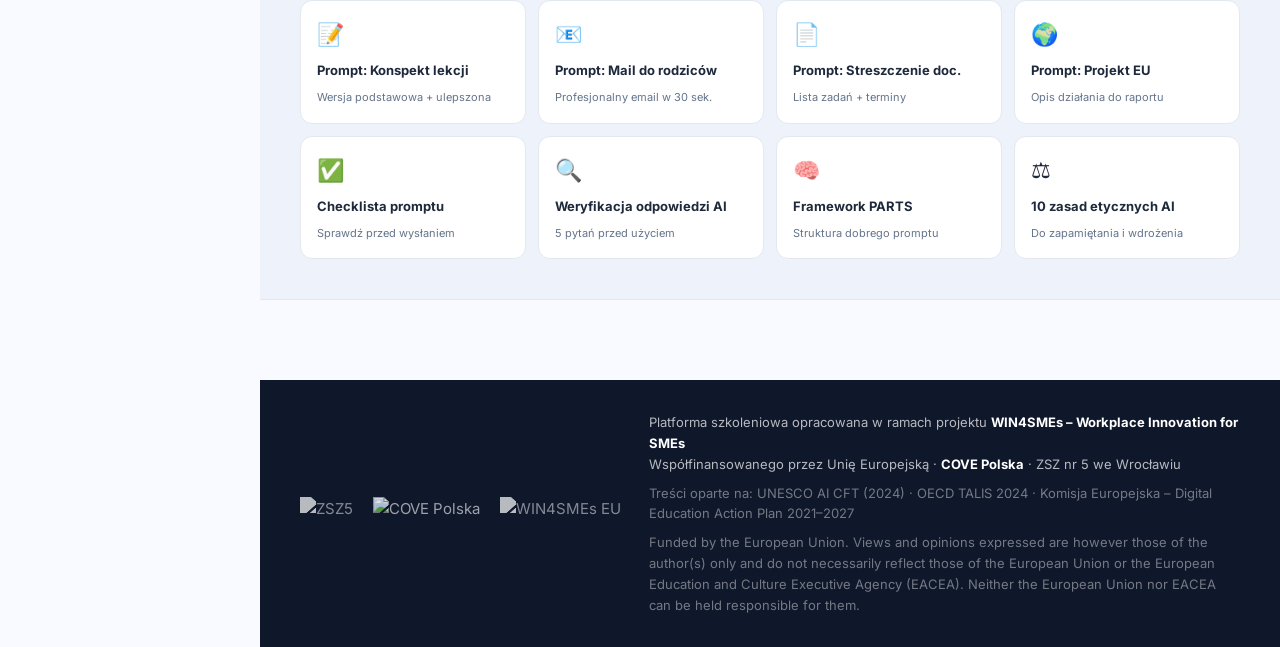
==== commit c664455c: "Add audit report and EU funding disclaimer" ====
--- a/platforma-kopia/index.html
+++ b/platforma-kopia/index.html
@@ -91,6 +91,7 @@
       <p>Platforma szkoleniowa opracowana w ramach projektu <strong>WIN4SMEs – Workplace Innovation for SMEs</strong><br>
       Współfinansowanego przez Unię Europejską · <strong>COVE Polska</strong> · ZSZ nr 5 we Wrocławiu</p>
       <p class="footer-small">Treści oparte na: UNESCO AI CFT (2024) · OECD TALIS 2024 · Komisja Europejska – Digital Education Action Plan 2021–2027</p>
+      <p class="footer-small">Funded by the European Union. Views and opinions expressed are however those of the author(s) only and do not necessarily reflect those of the European Union or the European Education and Culture Executive Agency (EACEA). Neither the European Union nor EACEA can be held responsible for them.</p>
     </div>
   </div>
 </footer>
